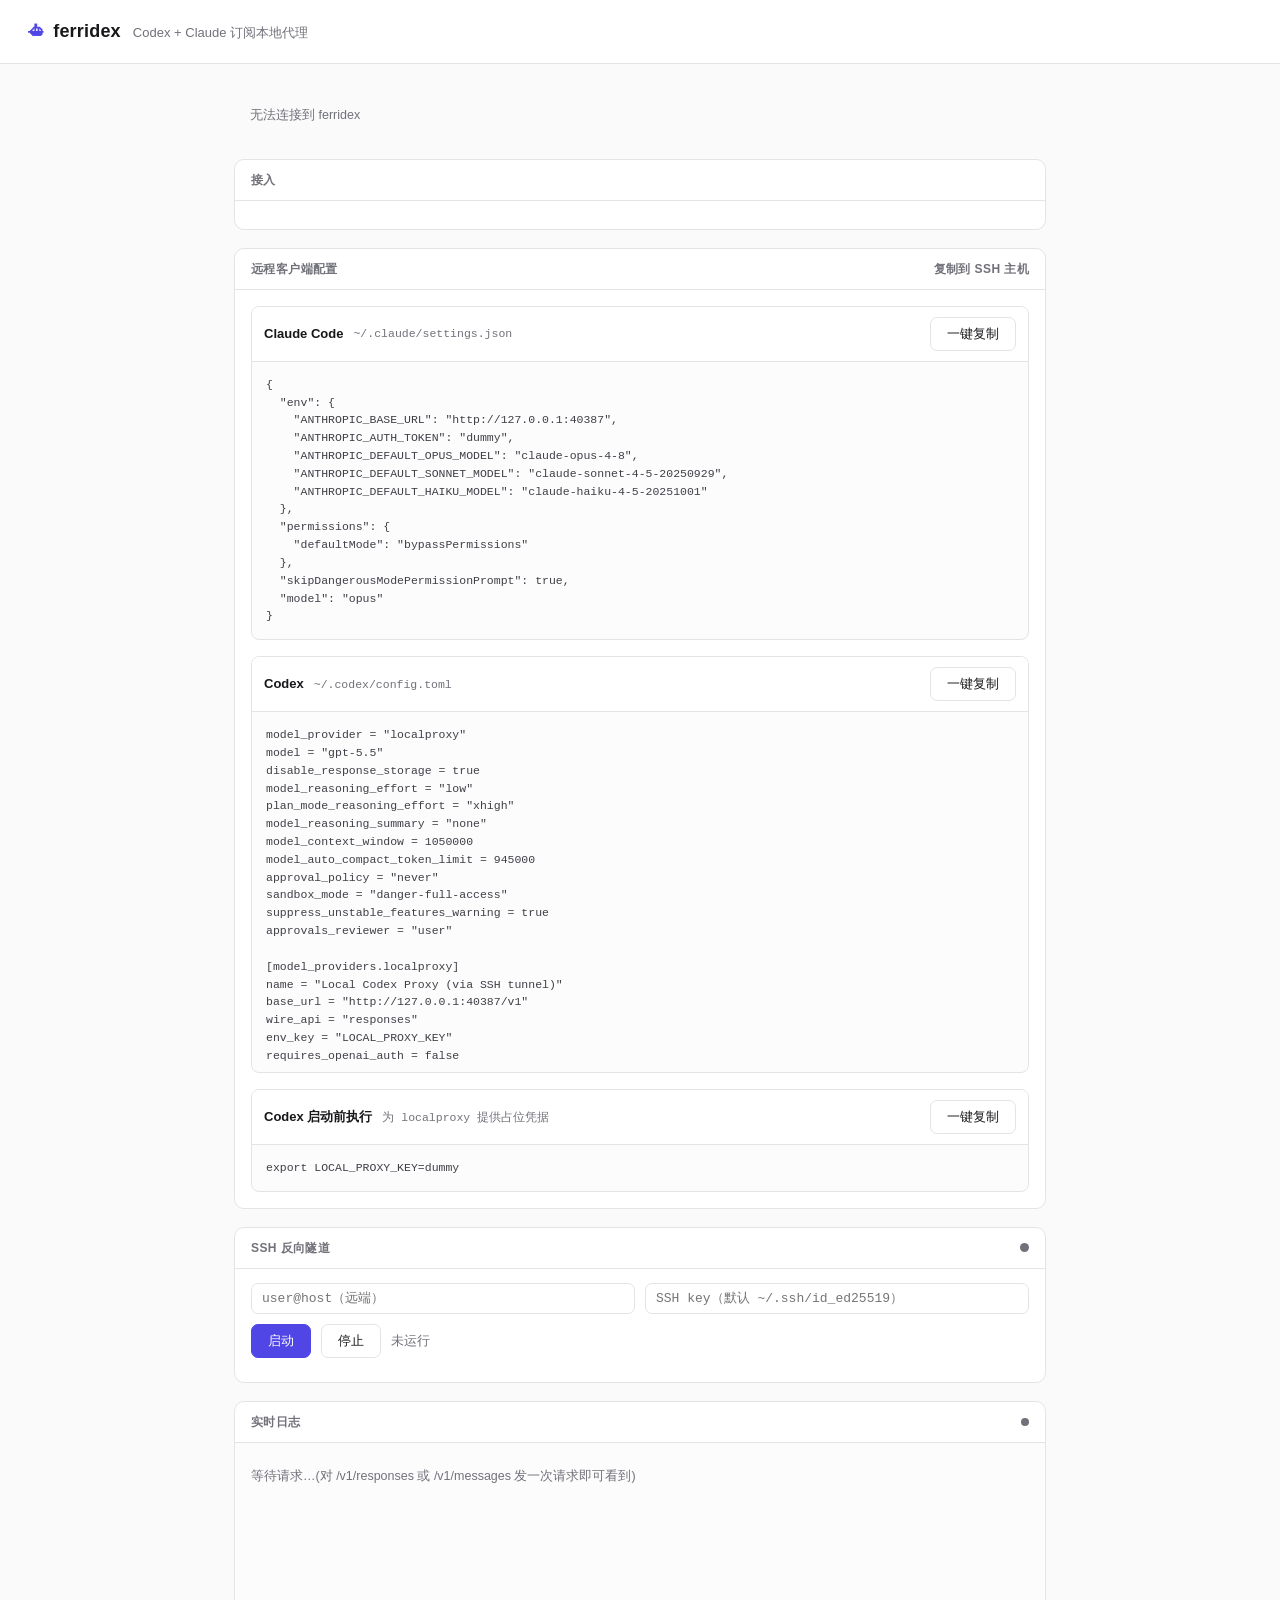
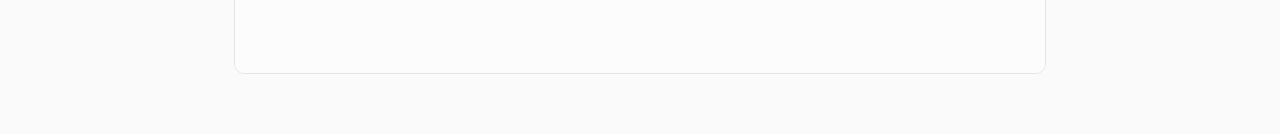
==== web/index.html @ e8115a7e "Initial public release" ====
<!doctype html>
<html lang="zh-CN">
<head>
  <meta charset="utf-8" />
  <meta name="viewport" content="width=device-width, initial-scale=1" />
  <title>ferridex</title>
  <link rel="stylesheet" href="style.css" />
</head>
<body>
  <header class="topbar">
    <div class="brand"><span class="logo">⛴</span><span>ferridex</span></div>
    <div class="sub">Codex + Claude 订阅本地代理</div>
  </header>

  <main>
    <section class="cards" id="cards"></section>

    <section class="panel">
      <div class="panel-head">接入</div>
      <div class="endpoints" id="endpoints"></div>
    </section>

    <section class="panel">
      <div class="panel-head">
        <span>远程客户端配置</span>
        <span>复制到 SSH 主机</span>
      </div>
      <div class="client-configs">
        <div class="config-block">
          <div class="config-head">
            <div>
              <strong>Claude Code</strong>
              <code>~/.claude/settings.json</code>
            </div>
            <button class="btn copy-btn" data-copy="claude-config">一键复制</button>
          </div>
          <pre><code id="claude-config"></code></pre>
        </div>

        <div class="config-block">
          <div class="config-head">
            <div>
              <strong>Codex</strong>
              <code>~/.codex/config.toml</code>
            </div>
            <button class="btn copy-btn" data-copy="codex-config">一键复制</button>
          </div>
          <pre><code id="codex-config"></code></pre>
        </div>

        <div class="config-block compact">
          <div class="config-head">
            <div>
              <strong>Codex 启动前执行</strong>
              <span class="config-note">为 localproxy 提供占位凭据</span>
            </div>
            <button class="btn copy-btn" data-copy="codex-env">一键复制</button>
          </div>
          <pre><code id="codex-env"></code></pre>
        </div>
      </div>
    </section>

    <section class="panel">
      <div class="panel-head">
        <span>SSH 反向隧道</span>
        <span class="dot" id="tun-dot"></span>
      </div>
      <div class="tunnel">
        <div class="trow">
          <input id="tun-remote" class="inp" placeholder="user@host（远端）" autocomplete="off" spellcheck="false" />
          <input id="tun-key" class="inp" placeholder="SSH key（默认 ~/.ssh/id_ed25519）" autocomplete="off" spellcheck="false" />
        </div>
        <div class="trow">
          <button id="tun-start" class="btn primary">启动</button>
          <button id="tun-stop" class="btn">停止</button>
          <span class="tinfo" id="tun-info">未运行</span>
        </div>
        <div class="terr" id="tun-err"></div>
      </div>
    </section>

    <section class="panel">
      <div class="panel-head">
        <span>实时日志</span>
        <span class="livedot" id="livedot" title="日志流"></span>
      </div>
      <div class="log-body" id="log"></div>
    </section>
  </main>

  <script src="app.js"></script>
</body>
</html>
---- web/style.css ----
:root {
  --bg: #fafafa;
  --card: #ffffff;
  --ink: #18181b;
  --dim: #71717a;
  --line: #e4e4e7;
  --accent: #4f46e5;
  --accent-soft: #eef2ff;
  --accent-line: #e0e7ff;
  --ok: #16a34a;
  --bad: #dc2626;
  --radius: 10px;
  --mono: ui-monospace, SFMono-Regular, Menlo, Consolas, "Liberation Mono", monospace;
}

* { box-sizing: border-box; }

body {
  margin: 0;
  background: var(--bg);
  color: var(--ink);
  font-family: -apple-system, BlinkMacSystemFont, "Segoe UI", Roboto,
    "PingFang SC", "Hiragino Sans GB", "Microsoft YaHei", sans-serif;
  font-size: 14px;
  line-height: 1.5;
}

.topbar {
  display: flex;
  align-items: baseline;
  gap: 12px;
  padding: 18px 28px;
  background: var(--card);
  border-bottom: 1px solid var(--line);
}
.brand {
  display: inline-flex;
  align-items: baseline;
  gap: 8px;
  font-size: 18px;
  font-weight: 650;
  letter-spacing: 0.2px;
}
.logo { color: var(--accent); font-size: 17px; }
.sub { color: var(--dim); font-size: 13px; }

main {
  max-width: 860px;
  margin: 0 auto;
  padding: 26px 24px 60px;
}

/* provider cards */
.cards {
  display: grid;
  grid-template-columns: 1fr 1fr;
  gap: 16px;
}
@media (max-width: 680px) {
  .cards { grid-template-columns: 1fr; }
}
.card {
  background: var(--card);
  border: 1px solid var(--line);
  border-radius: var(--radius);
  padding: 18px;
}
.card h3 { margin: 0; font-size: 15px; font-weight: 600; }
.card .who { color: var(--dim); font-size: 12px; margin: 2px 0 14px; }
.statusline { display: flex; align-items: center; gap: 8px; font-size: 13.5px; }
.dot { width: 9px; height: 9px; border-radius: 50%; background: var(--dim); flex: none; }
.dot.on { background: var(--ok); }
.dot.off { background: var(--bad); }
.card .acct { color: var(--dim); }
.card .detail { color: var(--dim); font-size: 12.5px; margin-top: 8px; }
.card .meta { margin-top: 12px; display: flex; flex-wrap: wrap; gap: 6px; }
.tag {
  font-size: 11.5px;
  color: var(--accent);
  background: var(--accent-soft);
  border: 1px solid var(--accent-line);
  border-radius: 20px;
  padding: 2px 9px;
}

/* panels */
.panel {
  margin-top: 18px;
  background: var(--card);
  border: 1px solid var(--line);
  border-radius: var(--radius);
  overflow: hidden;
}
.panel-head {
  display: flex;
  align-items: center;
  justify-content: space-between;
  padding: 11px 16px;
  border-bottom: 1px solid var(--line);
  font-size: 12px;
  font-weight: 600;
  letter-spacing: 0.4px;
  color: var(--dim);
  text-transform: uppercase;
}

.endpoints { padding: 14px 16px; display: flex; flex-direction: column; gap: 9px; }
.ep { display: flex; align-items: center; gap: 10px; flex-wrap: wrap; }
.ep .name { font-weight: 600; font-size: 13px; min-width: 54px; color: var(--ink); }
.ep code {
  font-family: var(--mono);
  font-size: 12px;
  background: #f4f4f5;
  border: 1px solid var(--line);
  border-radius: 6px;
  padding: 3px 8px;
  color: #3f3f46;
}

/* remote client configs */
.client-configs {
  padding: 16px;
  display: flex;
  flex-direction: column;
  gap: 16px;
}
.config-block {
  border: 1px solid var(--line);
  border-radius: 8px;
  overflow: hidden;
  background: #fcfcfd;
}
.config-head {
  display: flex;
  align-items: center;
  justify-content: space-between;
  gap: 12px;
  padding: 10px 12px;
  background: #fff;
  border-bottom: 1px solid var(--line);
}
.config-head > div {
  display: flex;
  align-items: center;
  gap: 10px;
  min-width: 0;
  flex-wrap: wrap;
}
.config-head strong { font-size: 13px; }
.config-head code,
.config-note {
  color: var(--dim);
  font-family: var(--mono);
  font-size: 11.5px;
}
.config-block pre {
  margin: 0;
  padding: 14px;
  max-height: 360px;
  overflow: auto;
  color: #3f3f46;
  font-family: var(--mono);
  font-size: 11.5px;
  line-height: 1.55;
  white-space: pre;
}
.config-block.compact pre { max-height: none; }
.copy-btn {
  flex: none;
  padding: 5px 11px;
  font-size: 12px;
}
.copy-btn.copied {
  color: var(--ok);
  border-color: var(--ok);
}

/* live log */
.livedot { width: 8px; height: 8px; border-radius: 50%; background: var(--dim); }
.livedot.on { background: var(--accent); animation: pulse 1.6s infinite; }
@keyframes pulse { 0%,100% { opacity: 1; } 50% { opacity: 0.3; } }

.log-body { height: 230px; overflow: auto; padding: 8px 0; background: #fcfcfd; }
.logline {
  font-family: var(--mono);
  font-size: 12px;
  padding: 2px 16px;
  white-space: nowrap;
  color: #3f3f46;
}
.logline .t { color: var(--dim); }
.logline .m { color: var(--accent); font-weight: 600; }
.logline .ok { color: var(--ok); }
.logline .err { color: var(--bad); }
.empty { color: var(--dim); font-size: 12.5px; padding: 16px; }

/* ssh tunnel panel */
.tunnel { padding: 14px 16px; display: flex; flex-direction: column; gap: 10px; }
.trow { display: flex; align-items: center; gap: 10px; flex-wrap: wrap; }
.inp {
  flex: 1;
  min-width: 180px;
  font-size: 13px;
  font-family: var(--mono);
  padding: 7px 10px;
  border: 1px solid var(--line);
  border-radius: 7px;
  background: #fff;
  color: var(--ink);
}
.inp:focus { outline: none; border-color: var(--accent); box-shadow: 0 0 0 3px var(--accent-soft); }
.btn {
  font-size: 13px;
  padding: 7px 16px;
  border: 1px solid var(--line);
  border-radius: 7px;
  background: #fff;
  color: var(--ink);
  cursor: pointer;
}
.btn:hover:not(:disabled) { border-color: var(--accent); color: var(--accent); }
.btn:disabled { opacity: 0.45; cursor: default; }
.btn.primary { background: var(--accent); border-color: var(--accent); color: #fff; }
.btn.primary:hover:not(:disabled) { background: #4338ca; color: #fff; }
.tinfo { color: var(--dim); font-size: 12.5px; }
.terr {
  font-family: var(--mono);
  font-size: 11.5px;
  color: var(--bad);
  white-space: pre-wrap;
  word-break: break-all;
}
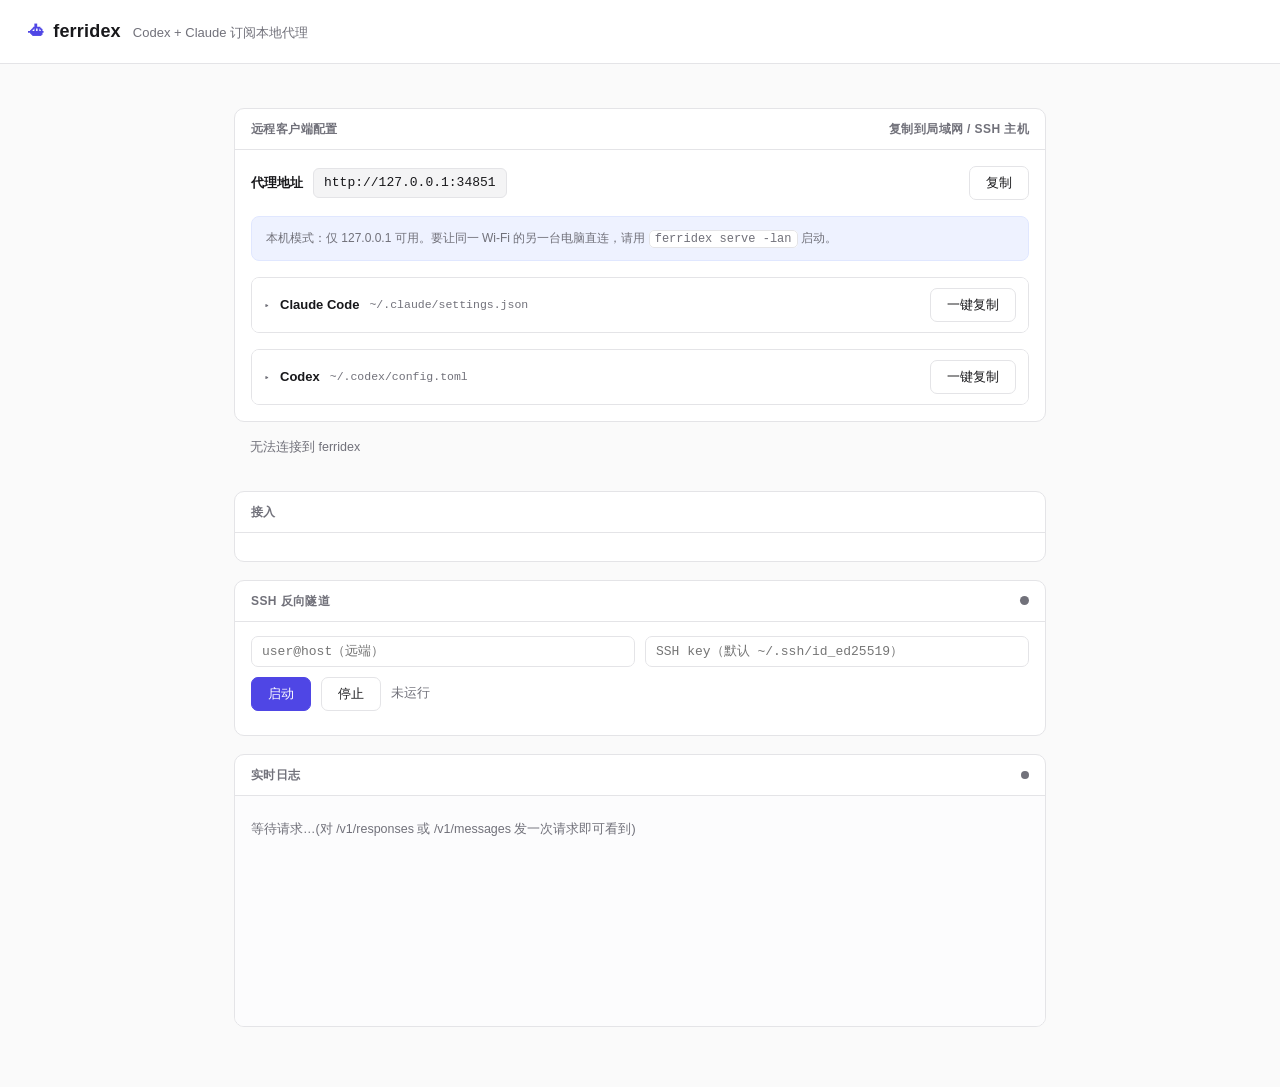
==== commit eee538e6: "Add Claude quota breaker and port handling" ====
--- a/web/index.html
+++ b/web/index.html
@@ -13,52 +13,62 @@
   </header>
 
   <main>
+    <section class="panel">
+      <div class="panel-head">
+        <span>远程客户端配置</span>
+        <span>复制到局域网 / SSH 主机</span>
+      </div>
+      <div class="client-configs">
+        <div class="proxy-url-row">
+          <span class="name">代理地址</span>
+          <code id="proxy-url"></code>
+          <button class="btn copy-btn" data-copy="proxy-url">复制</button>
+        </div>
+        <div class="lan-info" id="lan-info"></div>
+
+        <div class="config-block">
+          <div class="config-head accordion-head">
+            <div>
+              <span class="caret">▸</span>
+              <strong>Claude Code</strong>
+              <code>~/.claude/settings.json</code>
+            </div>
+            <button class="btn copy-btn" data-copy="claude-config">一键复制</button>
+          </div>
+          <div class="config-body"><pre><code id="claude-config"></code></pre></div>
+        </div>
+
+        <div class="config-block">
+          <div class="config-head accordion-head">
+            <div>
+              <span class="caret">▸</span>
+              <strong>Codex</strong>
+              <code>~/.codex/config.toml</code>
+            </div>
+            <button class="btn copy-btn" data-copy="codex-config">一键复制</button>
+          </div>
+          <div class="config-body">
+            <pre><code id="codex-config"></code></pre>
+            <div class="config-block compact subblock">
+              <div class="config-head">
+                <div>
+                  <strong>启动前执行</strong>
+                  <span class="config-note">为 localproxy 提供占位凭据</span>
+                </div>
+                <button class="btn copy-btn" data-copy="codex-env">一键复制</button>
+              </div>
+              <pre><code id="codex-env"></code></pre>
+            </div>
+          </div>
+        </div>
+      </div>
+    </section>
+
     <section class="cards" id="cards"></section>
 
     <section class="panel">
       <div class="panel-head">接入</div>
       <div class="endpoints" id="endpoints"></div>
-    </section>
-
-    <section class="panel">
-      <div class="panel-head">
-        <span>远程客户端配置</span>
-        <span>复制到 SSH 主机</span>
-      </div>
-      <div class="client-configs">
-        <div class="config-block">
-          <div class="config-head">
-            <div>
-              <strong>Claude Code</strong>
-              <code>~/.claude/settings.json</code>
-            </div>
-            <button class="btn copy-btn" data-copy="claude-config">一键复制</button>
-          </div>
-          <pre><code id="claude-config"></code></pre>
-        </div>
-
-        <div class="config-block">
-          <div class="config-head">
-            <div>
-              <strong>Codex</strong>
-              <code>~/.codex/config.toml</code>
-            </div>
-            <button class="btn copy-btn" data-copy="codex-config">一键复制</button>
-          </div>
-          <pre><code id="codex-config"></code></pre>
-        </div>
-
-        <div class="config-block compact">
-          <div class="config-head">
-            <div>
-              <strong>Codex 启动前执行</strong>
-              <span class="config-note">为 localproxy 提供占位凭据</span>
-            </div>
-            <button class="btn copy-btn" data-copy="codex-env">一键复制</button>
-          </div>
-          <pre><code id="codex-env"></code></pre>
-        </div>
-      </div>
     </section>
 
     <section class="panel">
--- a/web/style.css
+++ b/web/style.css
@@ -165,6 +165,35 @@
   white-space: pre;
 }
 .config-block.compact pre { max-height: none; }
+
+/* collapsible accordions */
+.accordion-head { cursor: pointer; user-select: none; }
+.config-block:not(.open) .accordion-head { border-bottom: none; }
+.config-body { display: none; }
+.config-block.open > .config-body { display: block; }
+.caret {
+  display: inline-block;
+  color: var(--dim);
+  font-size: 11px;
+  transition: transform 0.15s ease;
+}
+.config-block.open > .accordion-head .caret { transform: rotate(90deg); }
+.config-body .subblock { margin: 14px; }
+
+/* proxy address at top */
+.proxy-url-row { display: flex; align-items: center; gap: 10px; flex-wrap: wrap; }
+.proxy-url-row .name { font-weight: 600; font-size: 13px; color: var(--ink); }
+.proxy-url-row code {
+  font-family: var(--mono);
+  font-size: 13px;
+  background: #f4f4f5;
+  border: 1px solid var(--line);
+  border-radius: 6px;
+  padding: 4px 10px;
+  color: var(--ink);
+  word-break: break-all;
+}
+.proxy-url-row .copy-btn { margin-left: auto; }
 .copy-btn {
   flex: none;
   padding: 5px 11px;
@@ -173,6 +202,24 @@
 .copy-btn.copied {
   color: var(--ok);
   border-color: var(--ok);
+}
+.lan-info {
+  display: flex;
+  flex-direction: column;
+  gap: 8px;
+  padding: 12px 14px;
+  background: var(--accent-soft);
+  border: 1px solid var(--accent-line);
+  border-radius: 8px;
+}
+.lan-info .ep code { word-break: break-all; }
+.lan-note { color: var(--dim); font-size: 12px; line-height: 1.5; }
+.lan-note code {
+  font-family: var(--mono);
+  background: #fff;
+  border: 1px solid var(--line);
+  border-radius: 5px;
+  padding: 1px 5px;
 }
 
 /* live log */
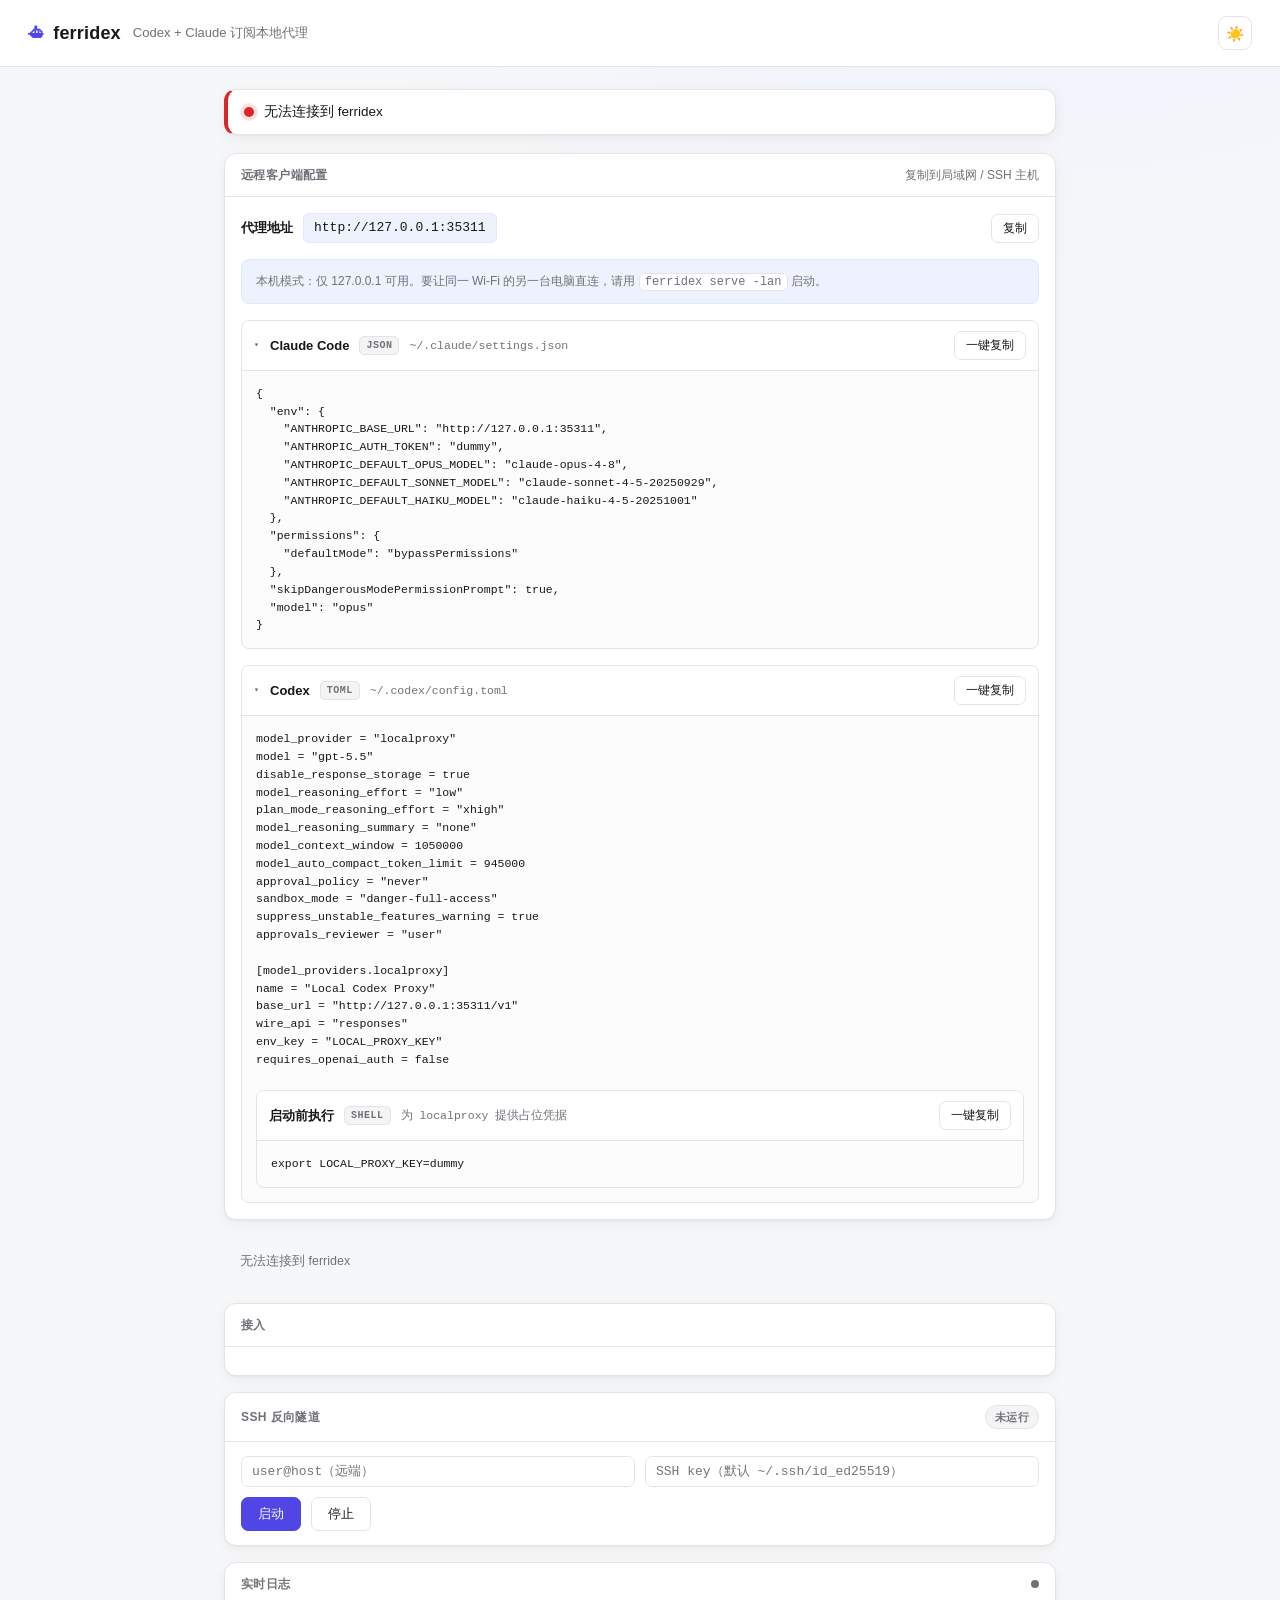
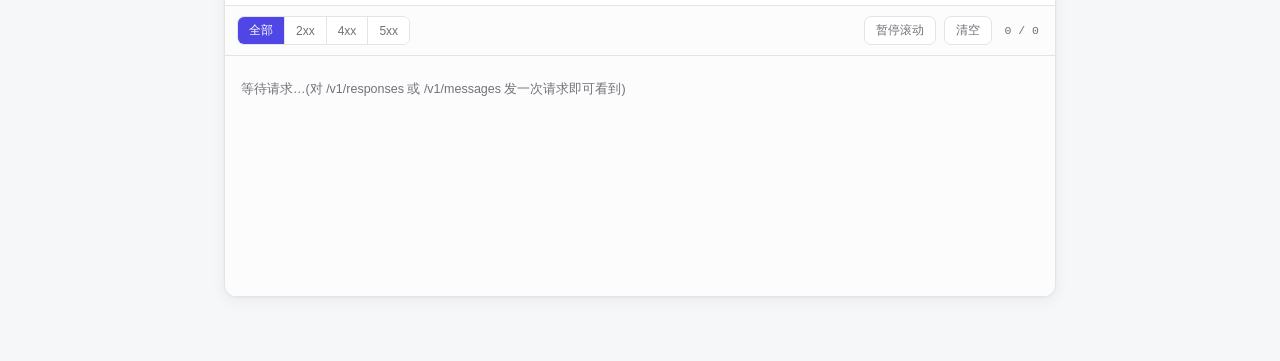
==== commit ceb6d182: "Refresh web console UI - Add dark/light theme toggle with flash-free init - Add top health bar and t" ====
--- a/web/index.html
+++ b/web/index.html
@@ -5,47 +5,71 @@
   <meta name="viewport" content="width=device-width, initial-scale=1" />
   <title>ferridex</title>
   <link rel="stylesheet" href="style.css" />
+  <script>
+    // 首屏防闪烁:在样式应用前确定主题。
+    (function () {
+      try {
+        var t = localStorage.getItem("theme");
+        if (!t) t = matchMedia("(prefers-color-scheme: dark)").matches ? "dark" : "light";
+        document.documentElement.setAttribute("data-theme", t);
+      } catch (e) {}
+    })();
+  </script>
 </head>
 <body>
   <header class="topbar">
-    <div class="brand"><span class="logo">⛴</span><span>ferridex</span></div>
+    <div class="brand"><span class="logo" aria-hidden="true">⛴</span><span>ferridex</span></div>
     <div class="sub">Codex + Claude 订阅本地代理</div>
+    <div class="topbar-actions">
+      <button id="theme-toggle" class="icon-btn" aria-label="切换深色 / 浅色主题" aria-pressed="false" title="切换深色 / 浅色主题">
+        <span class="ico-light">☀️</span><span class="ico-dark">🌙</span>
+      </button>
+    </div>
   </header>
 
   <main>
+    <!-- 整体健康条 -->
+    <section class="healthbar" id="healthbar" aria-live="polite">
+      <span class="dot" id="health-dot"></span>
+      <span class="health-text" id="health-text">正在检查登录状态…</span>
+    </section>
+
+    <!-- 远程客户端配置 -->
     <section class="panel">
       <div class="panel-head">
         <span>远程客户端配置</span>
-        <span>复制到局域网 / SSH 主机</span>
+        <span class="panel-hint">复制到局域网 / SSH 主机</span>
       </div>
       <div class="client-configs">
         <div class="proxy-url-row">
           <span class="name">代理地址</span>
           <code id="proxy-url"></code>
-          <button class="btn copy-btn" data-copy="proxy-url">复制</button>
+          <button class="btn copy-btn" data-copy="proxy-url" aria-label="复制代理地址">复制</button>
         </div>
         <div class="lan-info" id="lan-info"></div>
 
-        <div class="config-block">
+        <div class="config-block open">
           <div class="config-head accordion-head">
             <div>
-              <span class="caret">▸</span>
+              <span class="caret" aria-hidden="true">▸</span>
               <strong>Claude Code</strong>
+              <span class="lang-tag">JSON</span>
               <code>~/.claude/settings.json</code>
             </div>
-            <button class="btn copy-btn" data-copy="claude-config">一键复制</button>
+            <button class="btn copy-btn" data-copy="claude-config" aria-label="复制 Claude Code 配置">一键复制</button>
           </div>
           <div class="config-body"><pre><code id="claude-config"></code></pre></div>
         </div>
 
-        <div class="config-block">
+        <div class="config-block open">
           <div class="config-head accordion-head">
             <div>
-              <span class="caret">▸</span>
+              <span class="caret" aria-hidden="true">▸</span>
               <strong>Codex</strong>
+              <span class="lang-tag">TOML</span>
               <code>~/.codex/config.toml</code>
             </div>
-            <button class="btn copy-btn" data-copy="codex-config">一键复制</button>
+            <button class="btn copy-btn" data-copy="codex-config" aria-label="复制 Codex 配置">一键复制</button>
           </div>
           <div class="config-body">
             <pre><code id="codex-config"></code></pre>
@@ -53,9 +77,10 @@
               <div class="config-head">
                 <div>
                   <strong>启动前执行</strong>
+                  <span class="lang-tag">shell</span>
                   <span class="config-note">为 localproxy 提供占位凭据</span>
                 </div>
-                <button class="btn copy-btn" data-copy="codex-env">一键复制</button>
+                <button class="btn copy-btn" data-copy="codex-env" aria-label="复制启动环境变量">一键复制</button>
               </div>
               <pre><code id="codex-env"></code></pre>
             </div>
@@ -64,17 +89,20 @@
       </div>
     </section>
 
+    <!-- provider 状态卡片 -->
     <section class="cards" id="cards"></section>
 
+    <!-- 接入端点 -->
     <section class="panel">
       <div class="panel-head">接入</div>
       <div class="endpoints" id="endpoints"></div>
     </section>
 
-    <section class="panel">
+    <!-- SSH 反向隧道 -->
+    <section class="panel tunnel-panel" id="tunnel-panel">
       <div class="panel-head">
         <span>SSH 反向隧道</span>
-        <span class="dot" id="tun-dot"></span>
+        <span class="badge badge-off" id="tun-badge">未运行</span>
       </div>
       <div class="tunnel">
         <div class="trow">
@@ -84,20 +112,40 @@
         <div class="trow">
           <button id="tun-start" class="btn primary">启动</button>
           <button id="tun-stop" class="btn">停止</button>
-          <span class="tinfo" id="tun-info">未运行</span>
+          <span class="tinfo" id="tun-info"></span>
         </div>
         <div class="terr" id="tun-err"></div>
       </div>
     </section>
 
+    <!-- 实时日志 -->
     <section class="panel">
       <div class="panel-head">
         <span>实时日志</span>
-        <span class="livedot" id="livedot" title="日志流"></span>
+        <span class="livedot" id="livedot" title="日志流" aria-hidden="true"></span>
       </div>
-      <div class="log-body" id="log"></div>
+      <div class="log-toolbar">
+        <div class="seg" role="group" aria-label="按状态码筛选">
+          <button class="seg-btn active" data-filter="all">全部</button>
+          <button class="seg-btn" data-filter="2">2xx</button>
+          <button class="seg-btn" data-filter="4">4xx</button>
+          <button class="seg-btn" data-filter="5">5xx</button>
+        </div>
+        <div class="log-actions">
+          <button class="chip" id="log-pause" aria-pressed="false">暂停滚动</button>
+          <button class="chip" id="log-clear">清空</button>
+          <span class="log-count" id="log-count" title="本次会话累计 / 当前显示">0 / 0</span>
+        </div>
+      </div>
+      <div class="log-wrap">
+        <div class="log-body" id="log"></div>
+        <button class="new-logs" id="new-logs" hidden>↓ <span id="new-count">0</span> 条新日志</button>
+      </div>
     </section>
   </main>
+
+  <!-- 全局 toast -->
+  <div class="toast" id="toast" role="status" aria-live="polite"></div>
 
   <script src="app.js"></script>
 </body>
--- a/web/style.css
+++ b/web/style.css
@@ -1,16 +1,53 @@
+/* ===== 设计 token ===== */
 :root {
-  --bg: #fafafa;
+  --bg: #f6f7f9;
+  --bg-grad: radial-gradient(1200px 600px at 80% -10%, #eef2ff 0%, transparent 60%);
   --card: #ffffff;
+  --card-2: #fcfcfd;
   --ink: #18181b;
   --dim: #71717a;
   --line: #e4e4e7;
+  --line-2: #ededf0;
   --accent: #4f46e5;
+  --accent-2: #4338ca;
   --accent-soft: #eef2ff;
   --accent-line: #e0e7ff;
   --ok: #16a34a;
+  --ok-soft: #dcfce7;
+  --warn: #b45309;
+  --warn-soft: #fef3c7;
   --bad: #dc2626;
-  --radius: 10px;
+  --bad-soft: #fee2e2;
+  --code-bg: #f4f4f5;
+  --shadow: 0 1px 2px rgba(24, 24, 27, 0.04), 0 4px 16px rgba(24, 24, 27, 0.05);
+  --shadow-hover: 0 2px 6px rgba(24, 24, 27, 0.06), 0 8px 24px rgba(24, 24, 27, 0.08);
+  --radius: 12px;
+  --radius-sm: 8px;
   --mono: ui-monospace, SFMono-Regular, Menlo, Consolas, "Liberation Mono", monospace;
+}
+
+:root[data-theme="dark"] {
+  --bg: #0f1115;
+  --bg-grad: radial-gradient(1200px 600px at 80% -10%, #1a1f2e 0%, transparent 60%);
+  --card: #181b22;
+  --card-2: #1b1f28;
+  --ink: #e6e8ee;
+  --dim: #9aa3b2;
+  --line: #272b34;
+  --line-2: #232730;
+  --accent: #818cf8;
+  --accent-2: #a5b4fc;
+  --accent-soft: #1e2436;
+  --accent-line: #2c3349;
+  --ok: #34d399;
+  --ok-soft: #0f2e22;
+  --warn: #fbbf24;
+  --warn-soft: #3a2e14;
+  --bad: #f87171;
+  --bad-soft: #3a1f1f;
+  --code-bg: #14171d;
+  --shadow: 0 1px 2px rgba(0, 0, 0, 0.4), 0 6px 20px rgba(0, 0, 0, 0.35);
+  --shadow-hover: 0 2px 8px rgba(0, 0, 0, 0.5), 0 10px 28px rgba(0, 0, 0, 0.45);
 }
 
 * { box-sizing: border-box; }
@@ -18,20 +55,27 @@
 body {
   margin: 0;
   background: var(--bg);
+  background-image: var(--bg-grad);
+  background-attachment: fixed;
   color: var(--ink);
   font-family: -apple-system, BlinkMacSystemFont, "Segoe UI", Roboto,
     "PingFang SC", "Hiragino Sans GB", "Microsoft YaHei", sans-serif;
   font-size: 14px;
   line-height: 1.5;
-}
-
+  -webkit-font-smoothing: antialiased;
+}
+
+/* ===== 顶栏 ===== */
 .topbar {
   display: flex;
-  align-items: baseline;
+  align-items: center;
   gap: 12px;
-  padding: 18px 28px;
+  padding: 16px 28px;
   background: var(--card);
   border-bottom: 1px solid var(--line);
+  position: sticky;
+  top: 0;
+  z-index: 10;
 }
 .brand {
   display: inline-flex;
@@ -43,15 +87,86 @@
 }
 .logo { color: var(--accent); font-size: 17px; }
 .sub { color: var(--dim); font-size: 13px; }
+.topbar-actions { margin-left: auto; }
+.icon-btn {
+  display: inline-flex;
+  align-items: center;
+  justify-content: center;
+  width: 34px;
+  height: 34px;
+  border: 1px solid var(--line);
+  border-radius: 9px;
+  background: var(--card);
+  color: var(--ink);
+  cursor: pointer;
+  font-size: 15px;
+  line-height: 1;
+  transition: border-color 0.15s, background 0.15s;
+}
+.icon-btn:hover { border-color: var(--accent); }
+.icon-btn .ico-light { display: inline; }
+.icon-btn .ico-dark { display: none; }
+:root[data-theme="dark"] .icon-btn .ico-light { display: none; }
+:root[data-theme="dark"] .icon-btn .ico-dark { display: inline; }
 
 main {
-  max-width: 860px;
+  max-width: 880px;
   margin: 0 auto;
-  padding: 26px 24px 60px;
-}
-
-/* provider cards */
+  padding: 22px 24px 64px;
+}
+
+/* ===== 整体健康条 ===== */
+.healthbar {
+  display: flex;
+  align-items: center;
+  gap: 10px;
+  padding: 12px 16px;
+  margin-bottom: 18px;
+  background: var(--card);
+  border: 1px solid var(--line);
+  border-left: 4px solid var(--dim);
+  border-radius: var(--radius);
+  box-shadow: var(--shadow);
+  font-size: 13.5px;
+  transition: border-color 0.2s;
+}
+.healthbar.ok { border-left-color: var(--ok); }
+.healthbar.warn { border-left-color: var(--warn); }
+.healthbar.bad { border-left-color: var(--bad); }
+.healthbar .dot { width: 10px; height: 10px; flex: none; }
+.healthbar.ok .dot { background: var(--ok); box-shadow: 0 0 0 4px var(--ok-soft); }
+.healthbar.warn .dot { background: var(--warn); box-shadow: 0 0 0 4px var(--warn-soft); }
+.healthbar.bad .dot { background: var(--bad); box-shadow: 0 0 0 4px var(--bad-soft); }
+.health-text { color: var(--ink); font-weight: 500; }
+.health-countdown { color: var(--dim); font-size: 12.5px; }
+
+/* ===== 通用面板 ===== */
+.panel {
+  margin-top: 16px;
+  background: var(--card);
+  border: 1px solid var(--line);
+  border-radius: var(--radius);
+  overflow: hidden;
+  box-shadow: var(--shadow);
+}
+.panel-head {
+  display: flex;
+  align-items: center;
+  justify-content: space-between;
+  gap: 12px;
+  padding: 12px 16px;
+  border-bottom: 1px solid var(--line);
+  font-size: 12px;
+  font-weight: 600;
+  letter-spacing: 0.4px;
+  color: var(--dim);
+  text-transform: uppercase;
+}
+.panel-hint { color: var(--dim); font-weight: 500; text-transform: none; letter-spacing: 0; font-size: 12px; }
+
+/* ===== provider 状态卡片 ===== */
 .cards {
+  margin-top: 16px;
   display: grid;
   grid-template-columns: 1fr 1fr;
   gap: 16px;
@@ -64,13 +179,16 @@
   border: 1px solid var(--line);
   border-radius: var(--radius);
   padding: 18px;
-}
+  box-shadow: var(--shadow);
+  transition: border-color 0.2s, box-shadow 0.2s;
+}
+.card.off { border-color: var(--bad-soft); }
 .card h3 { margin: 0; font-size: 15px; font-weight: 600; }
 .card .who { color: var(--dim); font-size: 12px; margin: 2px 0 14px; }
-.statusline { display: flex; align-items: center; gap: 8px; font-size: 13.5px; }
+.statusline { display: flex; align-items: center; gap: 8px; font-size: 13.5px; flex-wrap: wrap; }
 .dot { width: 9px; height: 9px; border-radius: 50%; background: var(--dim); flex: none; }
-.dot.on { background: var(--ok); }
-.dot.off { background: var(--bad); }
+.dot.on { background: var(--ok); box-shadow: 0 0 0 3px var(--ok-soft); }
+.dot.off { background: var(--bad); box-shadow: 0 0 0 3px var(--bad-soft); }
 .card .acct { color: var(--dim); }
 .card .detail { color: var(--dim); font-size: 12.5px; margin-top: 8px; }
 .card .meta { margin-top: 12px; display: flex; flex-wrap: wrap; gap: 6px; }
@@ -83,41 +201,21 @@
   padding: 2px 9px;
 }
 
-/* panels */
-.panel {
-  margin-top: 18px;
-  background: var(--card);
-  border: 1px solid var(--line);
-  border-radius: var(--radius);
-  overflow: hidden;
-}
-.panel-head {
-  display: flex;
-  align-items: center;
-  justify-content: space-between;
-  padding: 11px 16px;
-  border-bottom: 1px solid var(--line);
-  font-size: 12px;
-  font-weight: 600;
-  letter-spacing: 0.4px;
-  color: var(--dim);
-  text-transform: uppercase;
-}
-
+/* ===== 接入端点 ===== */
 .endpoints { padding: 14px 16px; display: flex; flex-direction: column; gap: 9px; }
 .ep { display: flex; align-items: center; gap: 10px; flex-wrap: wrap; }
 .ep .name { font-weight: 600; font-size: 13px; min-width: 54px; color: var(--ink); }
 .ep code {
   font-family: var(--mono);
   font-size: 12px;
-  background: #f4f4f5;
+  background: var(--code-bg);
   border: 1px solid var(--line);
   border-radius: 6px;
   padding: 3px 8px;
-  color: #3f3f46;
-}
-
-/* remote client configs */
+  color: var(--ink);
+}
+
+/* ===== 远程客户端配置 ===== */
 .client-configs {
   padding: 16px;
   display: flex;
@@ -126,9 +224,9 @@
 }
 .config-block {
   border: 1px solid var(--line);
-  border-radius: 8px;
+  border-radius: var(--radius-sm);
   overflow: hidden;
-  background: #fcfcfd;
+  background: var(--card-2);
 }
 .config-head {
   display: flex;
@@ -136,7 +234,7 @@
   justify-content: space-between;
   gap: 12px;
   padding: 10px 12px;
-  background: #fff;
+  background: var(--card);
   border-bottom: 1px solid var(--line);
 }
 .config-head > div {
@@ -152,13 +250,25 @@
   color: var(--dim);
   font-family: var(--mono);
   font-size: 11.5px;
+}
+.lang-tag {
+  font-family: var(--mono);
+  font-size: 10px;
+  font-weight: 600;
+  letter-spacing: 0.5px;
+  text-transform: uppercase;
+  color: var(--dim);
+  background: var(--code-bg);
+  border: 1px solid var(--line);
+  border-radius: 5px;
+  padding: 1px 6px;
 }
 .config-block pre {
   margin: 0;
   padding: 14px;
   max-height: 360px;
   overflow: auto;
-  color: #3f3f46;
+  color: var(--ink);
   font-family: var(--mono);
   font-size: 11.5px;
   line-height: 1.55;
@@ -166,7 +276,7 @@
 }
 .config-block.compact pre { max-height: none; }
 
-/* collapsible accordions */
+/* 折叠 */
 .accordion-head { cursor: pointer; user-select: none; }
 .config-block:not(.open) .accordion-head { border-bottom: none; }
 .config-body { display: none; }
@@ -180,29 +290,22 @@
 .config-block.open > .accordion-head .caret { transform: rotate(90deg); }
 .config-body .subblock { margin: 14px; }
 
-/* proxy address at top */
+/* 代理地址行 */
 .proxy-url-row { display: flex; align-items: center; gap: 10px; flex-wrap: wrap; }
 .proxy-url-row .name { font-weight: 600; font-size: 13px; color: var(--ink); }
 .proxy-url-row code {
   font-family: var(--mono);
   font-size: 13px;
-  background: #f4f4f5;
-  border: 1px solid var(--line);
+  background: var(--accent-soft);
+  border: 1px solid var(--accent-line);
   border-radius: 6px;
   padding: 4px 10px;
   color: var(--ink);
   word-break: break-all;
 }
 .proxy-url-row .copy-btn { margin-left: auto; }
-.copy-btn {
-  flex: none;
-  padding: 5px 11px;
-  font-size: 12px;
-}
-.copy-btn.copied {
-  color: var(--ok);
-  border-color: var(--ok);
-}
+
+/* LAN 信息 */
 .lan-info {
   display: flex;
   flex-direction: column;
@@ -210,38 +313,62 @@
   padding: 12px 14px;
   background: var(--accent-soft);
   border: 1px solid var(--accent-line);
-  border-radius: 8px;
+  border-radius: var(--radius-sm);
 }
 .lan-info .ep code { word-break: break-all; }
 .lan-note { color: var(--dim); font-size: 12px; line-height: 1.5; }
 .lan-note code {
   font-family: var(--mono);
-  background: #fff;
+  background: var(--card);
   border: 1px solid var(--line);
   border-radius: 5px;
   padding: 1px 5px;
 }
 
-/* live log */
-.livedot { width: 8px; height: 8px; border-radius: 50%; background: var(--dim); }
-.livedot.on { background: var(--accent); animation: pulse 1.6s infinite; }
-@keyframes pulse { 0%,100% { opacity: 1; } 50% { opacity: 0.3; } }
-
-.log-body { height: 230px; overflow: auto; padding: 8px 0; background: #fcfcfd; }
-.logline {
-  font-family: var(--mono);
-  font-size: 12px;
-  padding: 2px 16px;
-  white-space: nowrap;
-  color: #3f3f46;
-}
-.logline .t { color: var(--dim); }
-.logline .m { color: var(--accent); font-weight: 600; }
-.logline .ok { color: var(--ok); }
-.logline .err { color: var(--bad); }
-.empty { color: var(--dim); font-size: 12.5px; padding: 16px; }
-
-/* ssh tunnel panel */
+/* ===== 按钮 ===== */
+.btn {
+  font-size: 13px;
+  padding: 7px 16px;
+  border: 1px solid var(--line);
+  border-radius: 7px;
+  background: var(--card);
+  color: var(--ink);
+  cursor: pointer;
+  transition: border-color 0.15s, color 0.15s, background 0.15s, opacity 0.15s;
+}
+.btn:hover:not(:disabled) { border-color: var(--accent); color: var(--accent); }
+.btn:active:not(:disabled) { transform: translateY(1px); }
+.btn:disabled { opacity: 0.45; cursor: default; }
+.btn.primary { background: var(--accent); border-color: var(--accent); color: #fff; }
+:root[data-theme="dark"] .btn.primary { color: #0f1115; }
+.btn.primary:hover:not(:disabled) { background: var(--accent-2); border-color: var(--accent-2); color: #fff; }
+:root[data-theme="dark"] .btn.primary:hover:not(:disabled) { color: #0f1115; }
+.copy-btn {
+  flex: none;
+  padding: 5px 11px;
+  font-size: 12px;
+}
+.copy-btn.copied {
+  color: var(--ok);
+  border-color: var(--ok);
+}
+
+/* ===== SSH 隧道面板 ===== */
+.tunnel-panel.is-running { border-left: 4px solid var(--ok); }
+.tunnel-panel.is-error { border-left: 4px solid var(--bad); }
+.badge {
+  font-size: 11px;
+  font-weight: 600;
+  letter-spacing: 0.3px;
+  text-transform: none;
+  padding: 3px 9px;
+  border-radius: 20px;
+  border: 1px solid var(--line);
+  background: var(--code-bg);
+  color: var(--dim);
+}
+.badge-on { background: var(--ok-soft); border-color: transparent; color: var(--ok); }
+.badge-off { background: var(--code-bg); color: var(--dim); }
 .tunnel { padding: 14px 16px; display: flex; flex-direction: column; gap: 10px; }
 .trow { display: flex; align-items: center; gap: 10px; flex-wrap: wrap; }
 .inp {
@@ -252,28 +379,149 @@
   padding: 7px 10px;
   border: 1px solid var(--line);
   border-radius: 7px;
-  background: #fff;
+  background: var(--card);
   color: var(--ink);
 }
 .inp:focus { outline: none; border-color: var(--accent); box-shadow: 0 0 0 3px var(--accent-soft); }
-.btn {
-  font-size: 13px;
-  padding: 7px 16px;
-  border: 1px solid var(--line);
-  border-radius: 7px;
-  background: #fff;
-  color: var(--ink);
-  cursor: pointer;
-}
-.btn:hover:not(:disabled) { border-color: var(--accent); color: var(--accent); }
-.btn:disabled { opacity: 0.45; cursor: default; }
-.btn.primary { background: var(--accent); border-color: var(--accent); color: #fff; }
-.btn.primary:hover:not(:disabled) { background: #4338ca; color: #fff; }
-.tinfo { color: var(--dim); font-size: 12.5px; }
+.tinfo { color: var(--dim); font-size: 12.5px; display: flex; flex-wrap: wrap; gap: 8px; align-items: center; }
+.tinfo .pill {
+  font-family: var(--mono);
+  background: var(--code-bg);
+  border: 1px solid var(--line);
+  border-radius: 5px;
+  padding: 1px 7px;
+  font-size: 11.5px;
+  color: var(--ink);
+}
+.tinfo .pill.hl { color: var(--accent); border-color: var(--accent-line); background: var(--accent-soft); }
 .terr {
   font-family: var(--mono);
   font-size: 11.5px;
   color: var(--bad);
   white-space: pre-wrap;
   word-break: break-all;
-}
+  background: var(--bad-soft);
+  border: 1px solid transparent;
+  border-radius: 6px;
+  padding: 8px 10px;
+  display: none;
+}
+.terr:not(:empty) { display: block; }
+
+/* ===== 实时日志 ===== */
+.livedot { width: 8px; height: 8px; border-radius: 50%; background: var(--dim); }
+.livedot.on { background: var(--accent); animation: pulse 1.6s infinite; }
+@keyframes pulse { 0%,100% { opacity: 1; } 50% { opacity: 0.3; } }
+
+.log-toolbar {
+  display: flex;
+  align-items: center;
+  justify-content: space-between;
+  gap: 10px;
+  padding: 10px 12px;
+  border-bottom: 1px solid var(--line);
+  flex-wrap: wrap;
+  background: var(--card-2);
+}
+.seg {
+  display: inline-flex;
+  border: 1px solid var(--line);
+  border-radius: 7px;
+  overflow: hidden;
+  background: var(--card);
+}
+.seg-btn {
+  font-size: 12px;
+  padding: 5px 11px;
+  border: none;
+  border-right: 1px solid var(--line);
+  background: var(--card);
+  color: var(--dim);
+  cursor: pointer;
+}
+.seg-btn:last-child { border-right: none; }
+.seg-btn:hover { color: var(--ink); }
+.seg-btn.active { background: var(--accent); color: #fff; }
+:root[data-theme="dark"] .seg-btn.active { color: #0f1115; }
+.log-actions { display: inline-flex; align-items: center; gap: 8px; }
+.chip {
+  font-size: 12px;
+  padding: 5px 11px;
+  border: 1px solid var(--line);
+  border-radius: 7px;
+  background: var(--card);
+  color: var(--dim);
+  cursor: pointer;
+  transition: border-color 0.15s, color 0.15s;
+}
+.chip:hover { border-color: var(--accent); color: var(--accent); }
+.chip[aria-pressed="true"] { background: var(--accent-soft); border-color: var(--accent-line); color: var(--accent); }
+.log-count {
+  font-family: var(--mono);
+  font-size: 11.5px;
+  color: var(--dim);
+  padding: 0 4px;
+}
+
+.log-wrap { position: relative; }
+.log-body { height: 240px; overflow: auto; padding: 8px 0; background: var(--card-2); }
+.logline {
+  font-family: var(--mono);
+  font-size: 12px;
+  padding: 2px 16px;
+  white-space: nowrap;
+  color: var(--ink);
+}
+.logline .t { color: var(--dim); }
+.logline .m { color: var(--accent); font-weight: 600; }
+.logline .s { font-weight: 600; }
+.logline .s.s2 { color: var(--ok); }
+.logline .s.s4 { color: var(--warn); }
+.logline .s.s5 { color: var(--bad); }
+.logline .s.so { color: var(--dim); }
+.empty { color: var(--dim); font-size: 12.5px; padding: 16px; }
+
+.new-logs {
+  position: absolute;
+  left: 50%;
+  bottom: 10px;
+  transform: translateX(-50%);
+  font-size: 12px;
+  padding: 6px 12px;
+  border: 1px solid var(--accent-line);
+  background: var(--accent);
+  color: #fff;
+  border-radius: 20px;
+  cursor: pointer;
+  box-shadow: var(--shadow);
+  animation: pulse 2s infinite;
+}
+:root[data-theme="dark"] .new-logs { color: #0f1115; }
+
+/* ===== toast ===== */
+.toast {
+  position: fixed;
+  right: 20px;
+  bottom: 20px;
+  z-index: 50;
+  display: flex;
+  flex-direction: column;
+  gap: 8px;
+  align-items: flex-end;
+  pointer-events: none;
+}
+.toast-item {
+  font-size: 13px;
+  padding: 9px 14px;
+  border-radius: 8px;
+  background: var(--ink);
+  color: var(--card);
+  box-shadow: var(--shadow-hover);
+  opacity: 0;
+  transform: translateY(8px);
+  transition: opacity 0.18s, transform 0.18s;
+  max-width: 320px;
+}
+:root[data-theme="dark"] .toast-item { background: #2a2f3a; color: var(--ink); border: 1px solid var(--line); }
+.toast-item.show { opacity: 1; transform: translateY(0); }
+.toast-item.err { background: var(--bad); color: #fff; }
